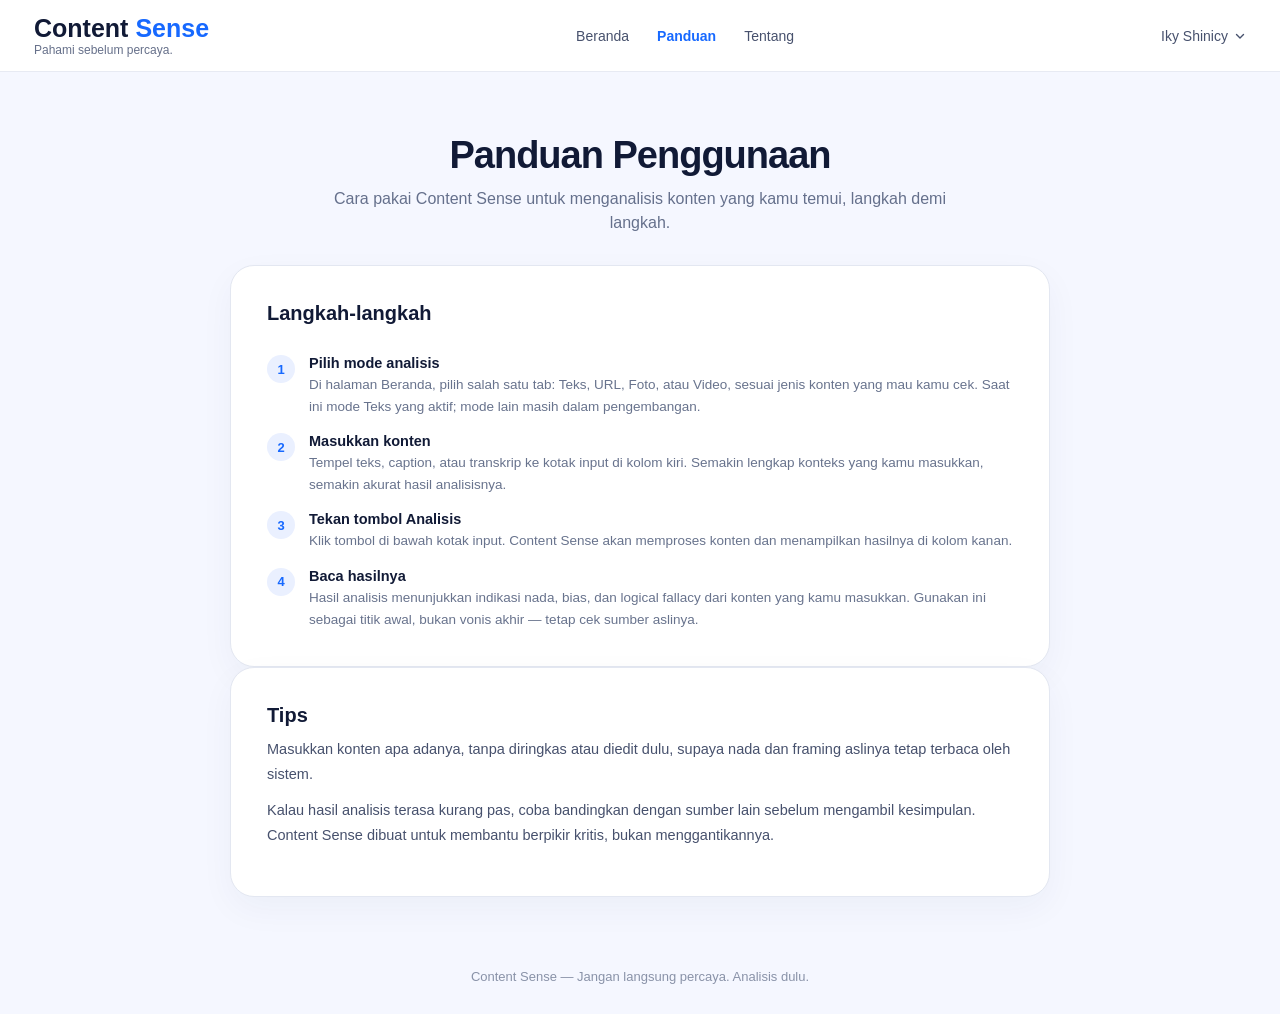
==== pages/panduan.html @ b3bd0c49 "Add files via upload" ====
<!doctype html>
<html lang="id">
<head>
  <meta charset="utf-8">
  <meta name="viewport" content="width=device-width,initial-scale=1">
  <title>Panduan — Content Sense</title>
  <link rel="stylesheet" href="../css/style.css">
</head>
<body>

  <header class="header">
    <div>
      <div class="logo">Content <span>Sense</span></div>
      <div class="tag">Pahami sebelum percaya.</div>
    </div>
    <nav class="nav">
      <a href="../index.html">Beranda</a>
      <a href="panduan.html" class="active">Panduan</a>
      <a href="tentang.html">Tentang</a>
    </nav>
    <div class="user-chip">
      Iky Shinicy
      <svg width="12" height="12" viewBox="0 0 12 12" fill="none" xmlns="http://www.w3.org/2000/svg">
        <path d="M2.5 4.5L6 8L9.5 4.5" stroke="currentColor" stroke-width="1.4" stroke-linecap="round" stroke-linejoin="round"/>
      </svg>
    </div>
  </header>

  <main class="wrap">
    <section class="page-hero">
      <h1>Panduan Penggunaan</h1>
      <p>Cara pakai Content Sense untuk menganalisis konten yang kamu temui, langkah demi langkah.</p>
    </section>

    <section class="content-block">
      <h2>Langkah-langkah</h2>
      <ol class="steps">
        <li>
          <div>
            <b>Pilih mode analisis</b>
            <span>Di halaman Beranda, pilih salah satu tab: Teks, URL, Foto, atau Video, sesuai jenis konten yang mau kamu cek. Saat ini mode Teks yang aktif; mode lain masih dalam pengembangan.</span>
          </div>
        </li>
        <li>
          <div>
            <b>Masukkan konten</b>
            <span>Tempel teks, caption, atau transkrip ke kotak input di kolom kiri. Semakin lengkap konteks yang kamu masukkan, semakin akurat hasil analisisnya.</span>
          </div>
        </li>
        <li>
          <div>
            <b>Tekan tombol Analisis</b>
            <span>Klik tombol di bawah kotak input. Content Sense akan memproses konten dan menampilkan hasilnya di kolom kanan.</span>
          </div>
        </li>
        <li>
          <div>
            <b>Baca hasilnya</b>
            <span>Hasil analisis menunjukkan indikasi nada, bias, dan logical fallacy dari konten yang kamu masukkan. Gunakan ini sebagai titik awal, bukan vonis akhir — tetap cek sumber aslinya.</span>
          </div>
        </li>
      </ol>
    </section>

    <section class="content-block">
      <h2>Tips</h2>
      <p>Masukkan konten apa adanya, tanpa diringkas atau diedit dulu, supaya nada dan framing aslinya tetap terbaca oleh sistem.</p>
      <p>Kalau hasil analisis terasa kurang pas, coba bandingkan dengan sumber lain sebelum mengambil kesimpulan. Content Sense dibuat untuk membantu berpikir kritis, bukan menggantikannya.</p>
    </section>
  </main>

  <footer>Content Sense — Jangan langsung percaya. Analisis dulu.</footer>

</body>
</html>
---- css/style.css ----
/* Content Sense — main stylesheet */

* {
  box-sizing: border-box;
}

body {
  margin: 0;
  font-family: Inter, Arial, sans-serif;
  background: #f5f7ff;
  color: #111a36;
}

svg {
  display: block;
  flex-shrink: 0;
}

/* Header */
.header {
  height: 72px;
  background: #fff;
  border-bottom: 1px solid #e7eaf3;
  display: flex;
  align-items: center;
  padding: 0 34px;
  justify-content: space-between;
}

.logo {
  font-size: 25px;
  font-weight: 800;
}

.logo span {
  color: #1769ff;
}

.tag {
  font-size: 12px;
  color: #66708a;
}

.nav {
  display: flex;
  gap: 28px;
  font-size: 14px;
}

.nav a {
  color: #47516d;
  text-decoration: none;
}

.nav a:hover {
  color: #1769ff;
}

.nav a.active {
  color: #1769ff;
  font-weight: 700;
}

.user-chip {
  display: flex;
  align-items: center;
  gap: 6px;
  color: #47516d;
  font-size: 14px;
}

/* Layout */
.wrap {
  max-width: 1250px;
  margin: auto;
  padding: 42px 28px;
}

.hero {
  text-align: center;
  padding: 20px 10px 36px;
}

.hero h1 {
  font-size: 54px;
  margin: 0;
  font-weight: 850;
  letter-spacing: -2px;
}

.hero h1 span {
  color: #1769ff;
}

.hero p {
  font-size: 18px;
  color: #65708c;
  margin: 12px auto;
  max-width: 720px;
  line-height: 1.5;
}

.badges {
  display: flex;
  justify-content: center;
  gap: 10px;
  margin-top: 20px;
}

.badge {
  display: flex;
  align-items: center;
  gap: 6px;
  padding: 9px 15px;
  border-radius: 30px;
  background: #fff;
  border: 1px solid #e2e7f3;
  font-size: 13px;
  color: #47516d;
}

.badge svg {
  color: #1769ff;
}

/* Tool: two-column layout */
.tool {
  display: grid;
  grid-template-columns: 1.1fr 1fr;
  gap: 20px;
  align-items: stretch;
}

.tool-panel {
  background: #fff;
  border: 1px solid #e3e7f1;
  border-radius: 24px;
  padding: 25px;
  box-shadow: 0 12px 35px #1725540b;
  display: flex;
  flex-direction: column;
}

/* Mode toggle */
.mode-toggle {
  display: flex;
  gap: 6px;
  background: #f2f4fa;
  border-radius: 14px;
  padding: 5px;
  margin-bottom: 16px;
}

.mode-btn {
  flex: 1;
  display: flex;
  align-items: center;
  justify-content: center;
  gap: 6px;
  position: relative;
  border: 0;
  background: transparent;
  border-radius: 10px;
  padding: 10px 8px;
  font-size: 13px;
  font-weight: 600;
  color: #66708a;
  cursor: pointer;
  width: auto;
}

.mode-btn svg {
  color: currentColor;
}

.mode-btn.active {
  background: #fff;
  color: #1769ff;
  box-shadow: 0 4px 10px #1725541a;
}

.mode-btn:disabled {
  cursor: not-allowed;
  opacity: 0.55;
}

.mode-btn:disabled:hover {
  color: #66708a;
}

.soon-dot {
  width: 5px;
  height: 5px;
  border-radius: 50%;
  background: #ff9f43;
  position: absolute;
  top: 8px;
  right: 8px;
}

.mode-desc {
  color: #68738d;
  font-size: 13.5px;
  line-height: 1.55;
  margin: 0 0 16px;
  min-height: 40px;
}

.mode-body {
  display: none;
}

.mode-body.active {
  display: block;
}

/* Upload zone */
.drop {
  height: 165px;
  border: 1.5px dashed #cbd3e5;
  border-radius: 17px;
  display: flex;
  align-items: center;
  justify-content: center;
  text-align: center;
  color: #66708a;
  font-size: 14px;
  margin-bottom: 18px;
  cursor: pointer;
  transition: border-color 0.15s ease, background 0.15s ease;
}

.drop svg {
  margin: 0 auto 8px;
  color: #9aa4bf;
}

.drop.dragover {
  border-color: #1769ff;
  background: #f0f5ff;
}

.drop strong {
  display: block;
  color: #26304a;
  margin-bottom: 5px;
}

.drop input[type="file"] {
  display: none;
}

.drop .filename {
  color: #1769ff;
  font-weight: 700;
}

/* Buttons */
.analyze-btn {
  width: 100%;
  border: 0;
  border-radius: 14px;
  padding: 14px;
  font-size: 15px;
  font-weight: 700;
  cursor: pointer;
  background: #1769ff;
  color: #fff;
  margin-top: auto;
}

.analyze-btn:disabled {
  opacity: 0.6;
  cursor: not-allowed;
}

textarea,
input[type="text"] {
  width: 100%;
  border: 1.5px solid #dce2ee;
  border-radius: 17px;
  padding: 16px;
  font: 14px Inter, Arial;
  color: #27314c;
  margin-bottom: 18px;
}

textarea {
  height: 165px;
  resize: none;
}

input[type="text"] {
  height: 54px;
}

textarea:disabled,
input[type="text"]:disabled {
  background: #f7f8fb;
  color: #9aa4bf;
  cursor: not-allowed;
}

/* Output panel */
.output-header {
  display: flex;
  align-items: center;
  gap: 8px;
  font-size: 15px;
  font-weight: 700;
  color: #111a36;
  margin-bottom: 16px;
}

.output-header svg {
  color: #1769ff;
}

.output-body {
  flex: 1;
  display: flex;
  border-radius: 17px;
  background: #f7f9ff;
  border: 1px solid #e2e7f3;
  padding: 16px;
}

.output-empty {
  margin: auto;
  text-align: center;
  color: #9aa4bf;
  max-width: 260px;
}

.output-empty svg {
  margin: 0 auto 12px;
}

.output-empty p {
  font-size: 13.5px;
  line-height: 1.55;
  margin: 0;
}

.output-result {
  font-size: 13px;
  line-height: 1.6;
  width: 100%;
}

.output-result b {
  display: block;
  margin-bottom: 6px;
  color: #1769ff;
}

.output-result .badge-placeholder {
  display: inline-block;
  margin-top: 8px;
  padding: 3px 9px;
  border-radius: 20px;
  background: #fff3e0;
  color: #b5720a;
  font-size: 11px;
  font-weight: 700;
}

/* Info section */
.info {
  margin-top: 24px;
  background: #fff;
  border: 1px solid #e3e7f1;
  border-radius: 22px;
  padding: 24px;
  display: grid;
  grid-template-columns: repeat(4, 1fr);
  gap: 15px;
}

.info div {
  padding: 12px;
}

.info svg {
  color: #1769ff;
}

.info b {
  display: block;
  margin: 6px 0;
}

.info span {
  font-size: 13px;
  color: #707a92;
}

/* Content pages (Panduan, Tentang) */
.page-hero {
  text-align: center;
  padding: 20px 10px 30px;
}

.page-hero h1 {
  font-size: 38px;
  margin: 0;
  font-weight: 850;
  letter-spacing: -1px;
}

.page-hero p {
  font-size: 16px;
  color: #65708c;
  margin: 10px auto 0;
  max-width: 620px;
  line-height: 1.5;
}

.content-block {
  background: #fff;
  border: 1px solid #e3e7f1;
  border-radius: 24px;
  padding: 36px;
  box-shadow: 0 12px 35px #1725540b;
  max-width: 820px;
  margin: 0 auto;
}

.content-block h2 {
  font-size: 20px;
  margin: 0 0 10px;
}

.content-block > h2:not(:first-child),
.content-block > .steps:not(:first-child) {
  margin-top: 30px;
}

.content-block p {
  color: #47516d;
  font-size: 14.5px;
  line-height: 1.7;
  margin: 0 0 12px;
}

.steps {
  list-style: none;
  counter-reset: step;
  padding: 0;
  margin: 0;
  display: flex;
  flex-direction: column;
  gap: 16px;
}

.steps li {
  counter-increment: step;
  display: flex;
  gap: 14px;
  align-items: flex-start;
}

.steps li::before {
  content: counter(step);
  flex-shrink: 0;
  width: 28px;
  height: 28px;
  border-radius: 50%;
  background: #eaf0ff;
  color: #1769ff;
  font-weight: 700;
  font-size: 13px;
  display: flex;
  align-items: center;
  justify-content: center;
}

.steps li div b {
  display: block;
  font-size: 14.5px;
  color: #111a36;
  margin-bottom: 3px;
}

.steps li div span {
  font-size: 13.5px;
  color: #68738d;
  line-height: 1.6;
}

footer {
  text-align: center;
  color: #8992a8;
  font-size: 13px;
  padding: 30px;
}

@media (max-width: 850px) {
  .tool,
  .info {
    grid-template-columns: 1fr;
  }
  .nav {
    display: none;
  }
  .hero h1 {
    font-size: 40px;
  }
  .header {
    padding: 0 18px;
  }
  .mode-toggle {
    flex-wrap: wrap;
  }
  .mode-btn {
    flex: 1 1 45%;
  }
}
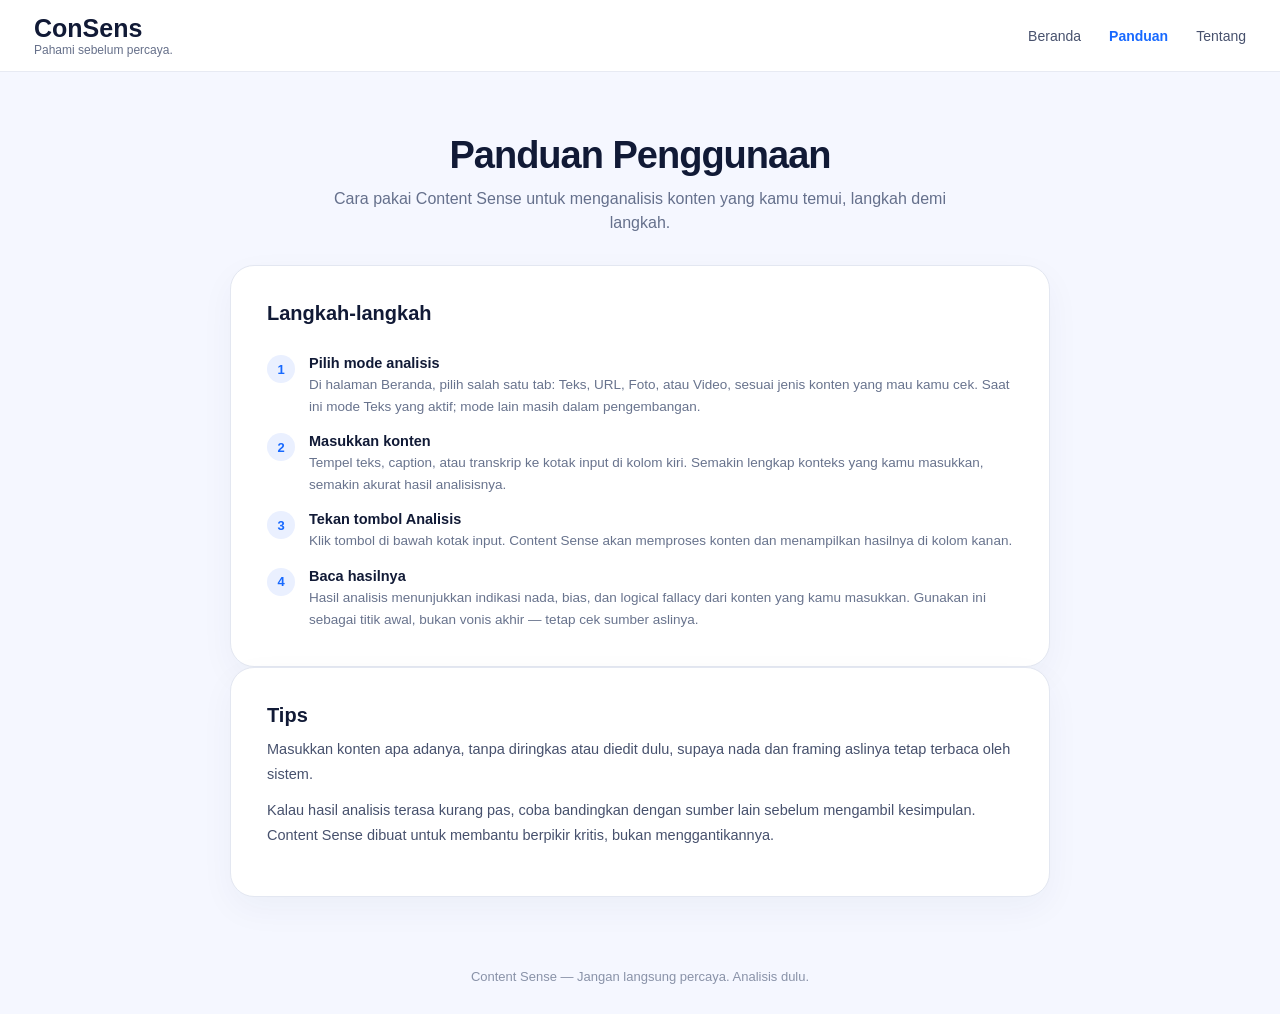
==== commit 1b496a7e: "Add files via upload" ====
--- a/pages/panduan.html
+++ b/pages/panduan.html
@@ -10,7 +10,7 @@
 
   <header class="header">
     <div>
-      <div class="logo">Content <span>Sense</span></div>
+      <div class="logo">ConSens</div>
       <div class="tag">Pahami sebelum percaya.</div>
     </div>
     <nav class="nav">
@@ -18,12 +18,6 @@
       <a href="panduan.html" class="active">Panduan</a>
       <a href="tentang.html">Tentang</a>
     </nav>
-    <div class="user-chip">
-      Iky Shinicy
-      <svg width="12" height="12" viewBox="0 0 12 12" fill="none" xmlns="http://www.w3.org/2000/svg">
-        <path d="M2.5 4.5L6 8L9.5 4.5" stroke="currentColor" stroke-width="1.4" stroke-linecap="round" stroke-linejoin="round"/>
-      </svg>
-    </div>
   </header>
 
   <main class="wrap">
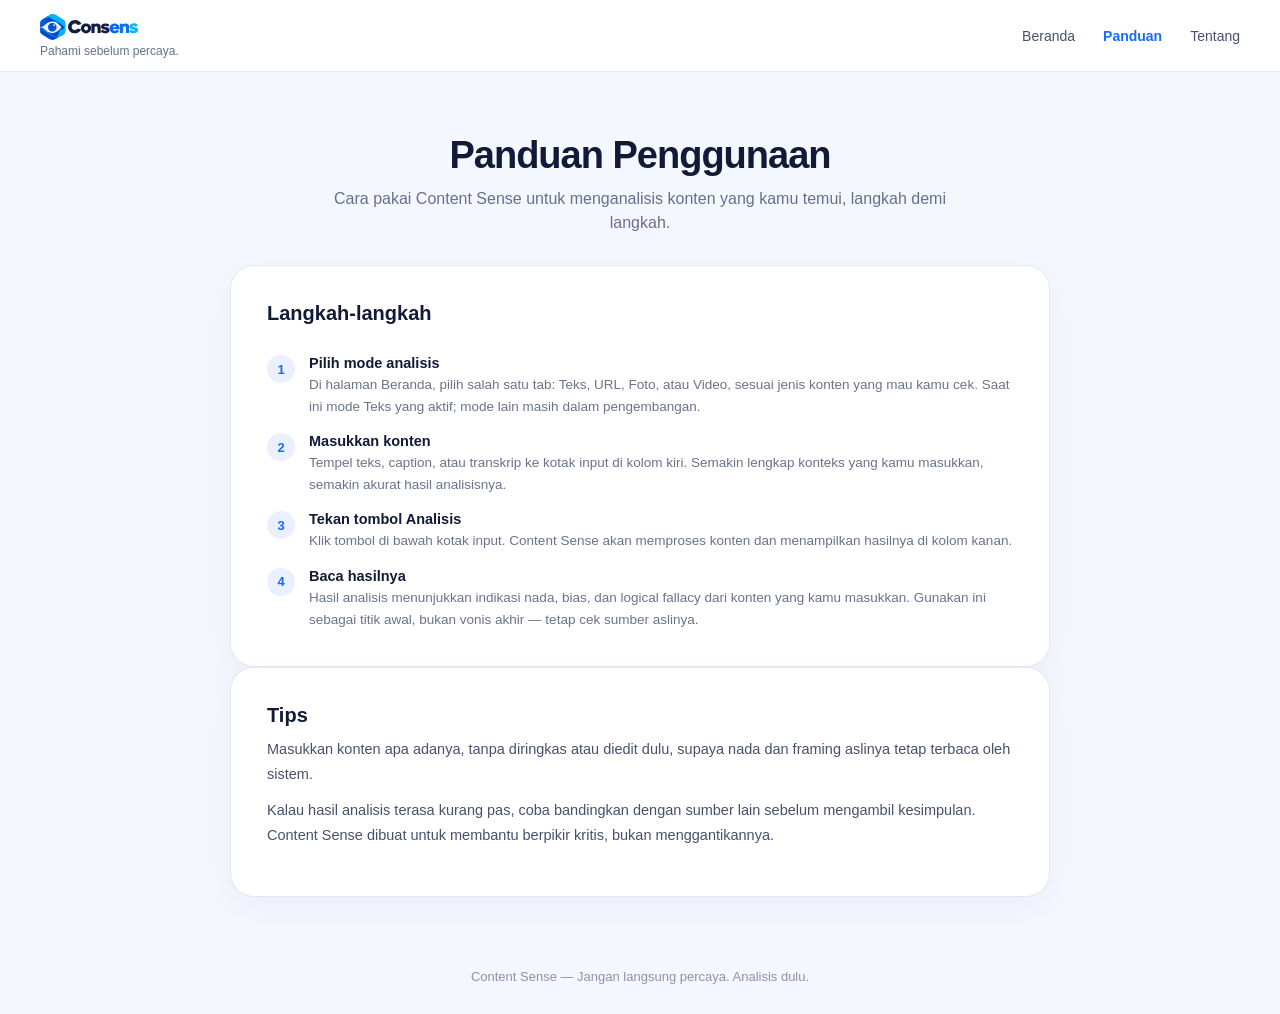
==== commit b6ff1f43: "Add files via upload" ====
--- a/pages/panduan.html
+++ b/pages/panduan.html
@@ -10,7 +10,7 @@
 
   <header class="header">
     <div>
-      <div class="logo">ConSens</div>
+      <img src="../assets/logo.svg" alt="Content Sense" class="logo">
       <div class="tag">Pahami sebelum percaya.</div>
     </div>
     <nav class="nav">
--- a/css/style.css
+++ b/css/style.css
@@ -23,22 +23,20 @@
   border-bottom: 1px solid #e7eaf3;
   display: flex;
   align-items: center;
-  padding: 0 34px;
+  padding: 0 40px;
   justify-content: space-between;
 }
 
 .logo {
-  font-size: 25px;
-  font-weight: 800;
-}
-
-.logo span {
-  color: #1769ff;
+  display: block;
+  height: 26px;
+  width: auto;
 }
 
 .tag {
   font-size: 12px;
   color: #66708a;
+  margin-top: 4px;
 }
 
 .nav {
@@ -69,64 +67,55 @@
   font-size: 14px;
 }
 
+.top-badge {
+  display: flex;
+  align-items: center;
+  gap: 7px;
+  padding: 7px 14px;
+  border-radius: 30px;
+  background: #eafbf1;
+  border: 1px solid #cdf0dc;
+  color: #1a8f52;
+  font-size: 12.5px;
+  font-weight: 600;
+}
+
+.top-badge-dot {
+  width: 6px;
+  height: 6px;
+  border-radius: 50%;
+  background: #22b866;
+  flex-shrink: 0;
+}
+
 /* Layout */
 .wrap {
-  max-width: 1250px;
-  margin: auto;
-  padding: 42px 28px;
-}
-
-.hero {
-  text-align: center;
-  padding: 20px 10px 36px;
-}
-
-.hero h1 {
-  font-size: 54px;
+  max-width: none;
   margin: 0;
-  font-weight: 850;
-  letter-spacing: -2px;
-}
-
-.hero h1 span {
-  color: #1769ff;
-}
-
-.hero p {
-  font-size: 18px;
-  color: #65708c;
-  margin: 12px auto;
-  max-width: 720px;
-  line-height: 1.5;
-}
-
-.badges {
-  display: flex;
-  justify-content: center;
-  gap: 10px;
-  margin-top: 20px;
-}
-
-.badge {
-  display: flex;
-  align-items: center;
-  gap: 6px;
-  padding: 9px 15px;
-  border-radius: 30px;
-  background: #fff;
-  border: 1px solid #e2e7f3;
-  font-size: 13px;
-  color: #47516d;
-}
-
-.badge svg {
-  color: #1769ff;
+  padding: 42px 40px;
+}
+
+.banner {
+  position: relative;
+  border-radius: 28px;
+  margin-bottom: 24px;
+  overflow: hidden;
+  min-height: 260px;
+  background: rgba(255, 255, 255, 0.04);
+}
+
+.banner-asset-img {
+  display: block;
+  width: 100%;
+  height: 100%;
+  min-height: 260px;
+  object-fit: cover;
 }
 
 /* Tool: two-column layout */
 .tool {
   display: grid;
-  grid-template-columns: 1.1fr 1fr;
+  grid-template-columns: 35fr 65fr;
   gap: 20px;
   align-items: stretch;
 }
@@ -301,19 +290,107 @@
   cursor: not-allowed;
 }
 
+.char-count {
+  text-align: right;
+  font-size: 12px;
+  color: #9aa4bf;
+  margin: -12px 0 16px;
+}
+
+.quick-examples {
+  margin-bottom: 16px;
+}
+
+.quick-label {
+  display: block;
+  font-size: 12.5px;
+  font-weight: 600;
+  color: #66708a;
+  margin-bottom: 8px;
+}
+
+.chip-row {
+  display: flex;
+  flex-wrap: wrap;
+  gap: 8px;
+}
+
+.chip {
+  display: inline-flex;
+  align-items: center;
+  gap: 6px;
+  border: 1px solid #dbe3f5;
+  background: #f7f9ff;
+  color: #3d5aa8;
+  border-radius: 20px;
+  padding: 7px 12px;
+  font-size: 12.5px;
+  font-weight: 600;
+  cursor: pointer;
+}
+
+.chip:hover {
+  background: #eaf0ff;
+  border-color: #c4d4f5;
+}
+
+.analyze-btn {
+  display: flex;
+  align-items: center;
+  justify-content: center;
+  gap: 8px;
+}
+
 /* Output panel */
 .output-header {
   display: flex;
   align-items: center;
+  justify-content: space-between;
+  flex-wrap: wrap;
+  gap: 10px;
+  margin-bottom: 16px;
+}
+
+.output-header-title {
+  display: flex;
+  align-items: center;
   gap: 8px;
   font-size: 15px;
   font-weight: 700;
   color: #111a36;
-  margin-bottom: 16px;
-}
-
-.output-header svg {
-  color: #1769ff;
+}
+
+.output-header-title svg {
+  color: #1769ff;
+}
+
+.output-actions {
+  display: flex;
+  gap: 6px;
+}
+
+.btn-ghost {
+  display: flex;
+  align-items: center;
+  gap: 5px;
+  border: 1px solid #dbe3f5;
+  background: #fff;
+  color: #3d5aa8;
+  border-radius: 10px;
+  padding: 6px 10px;
+  font-size: 12px;
+  font-weight: 600;
+  cursor: pointer;
+}
+
+.btn-ghost:hover:not(:disabled) {
+  background: #f0f5ff;
+}
+
+.btn-ghost:disabled {
+  color: #b3bcd4;
+  border-color: #eaeef7;
+  cursor: not-allowed;
 }
 
 .output-body {
@@ -352,6 +429,175 @@
   display: block;
   margin-bottom: 6px;
   color: #1769ff;
+}
+
+.result-claim {
+  display: grid;
+  grid-template-columns: auto 1fr auto;
+  align-items: center;
+  gap: 14px;
+  background: #fff;
+  border: 1px solid #e2e7f3;
+  border-radius: 16px;
+  padding: 14px;
+  margin-bottom: 16px;
+}
+
+.result-claim-media {
+  width: 56px;
+  height: 56px;
+  border-radius: 12px;
+  background: #f0f3fb;
+  color: #9aa4bf;
+  display: flex;
+  align-items: center;
+  justify-content: center;
+  flex-shrink: 0;
+}
+
+.claim-quote {
+  margin: 0 0 5px;
+  font-size: 13.5px;
+  font-weight: 700;
+  color: #111a36;
+  line-height: 1.45;
+}
+
+.claim-source {
+  font-size: 11.5px;
+  color: #8992a8;
+}
+
+.result-gauge {
+  display: flex;
+  flex-direction: column;
+  align-items: center;
+  gap: 6px;
+  min-width: 130px;
+}
+
+.gauge-label {
+  font-size: 10.5px;
+  color: #8992a8;
+  text-align: center;
+}
+
+.gauge-circle {
+  width: 64px;
+  height: 64px;
+  border-radius: 50%;
+  background: conic-gradient(#ff9f43 var(--val), #eef0f7 0);
+  display: flex;
+  align-items: center;
+  justify-content: center;
+}
+
+.gauge-inner {
+  width: 48px;
+  height: 48px;
+  border-radius: 50%;
+  background: #fff;
+  display: flex;
+  align-items: center;
+  justify-content: center;
+  font-size: 13px;
+  font-weight: 800;
+  color: #26304a;
+}
+
+.cat-badge {
+  display: inline-block;
+  padding: 3px 9px;
+  border-radius: 20px;
+  font-size: 10.5px;
+  font-weight: 700;
+}
+
+.cat-badge-warn { background: #fff3d6; color: #b5720a; }
+.cat-badge-danger { background: #ffe3e8; color: #c22b4e; }
+.cat-badge-ok { background: #e1f6ea; color: #1a8f52; }
+.cat-badge-neutral { background: #eef0f7; color: #5c667f; }
+.cat-badge-info { background: #e5edff; color: #2354c7; }
+
+.result-categories {
+  display: grid;
+  grid-template-columns: repeat(auto-fit, minmax(150px, 1fr));
+  gap: 12px;
+  margin-bottom: 16px;
+}
+
+.cat-card {
+  background: #fff;
+  border: 1px solid #e2e7f3;
+  border-radius: 14px;
+  padding: 14px;
+  display: flex;
+  flex-direction: column;
+  gap: 6px;
+}
+
+.cat-icon {
+  width: 30px;
+  height: 30px;
+  border-radius: 9px;
+  background: #eef2ff;
+  color: #1769ff;
+  display: flex;
+  align-items: center;
+  justify-content: center;
+  margin-bottom: 2px;
+}
+
+.cat-card b {
+  font-size: 13px;
+  color: #111a36;
+}
+
+.cat-card p {
+  font-size: 11.5px;
+  line-height: 1.55;
+  color: #68738d;
+  margin: 2px 0 4px;
+  flex: 1;
+}
+
+.cat-detail {
+  display: inline-flex;
+  align-items: center;
+  gap: 4px;
+  font-size: 12px;
+  font-weight: 700;
+  color: #1769ff;
+  text-decoration: none;
+}
+
+.result-summary {
+  display: flex;
+  gap: 10px;
+  background: #fff;
+  border: 1px solid #e2e7f3;
+  border-radius: 14px;
+  padding: 14px;
+}
+
+.result-summary svg {
+  color: #1769ff;
+  flex-shrink: 0;
+  margin-top: 2px;
+}
+
+.result-summary b {
+  display: block;
+  font-size: 13px;
+  color: #111a36;
+  margin-bottom: 4px;
+}
+
+.result-summary p {
+  font-size: 12.5px;
+  line-height: 1.6;
+  color: #68738d;
+  margin: 0;
 }
 
 .output-result .badge-placeholder {
@@ -500,11 +746,12 @@
   .info {
     grid-template-columns: 1fr;
   }
-  .nav {
+  .nav,
+  .top-badge {
     display: none;
   }
-  .hero h1 {
-    font-size: 40px;
+  .banner-asset-img {
+    min-height: 180px;
   }
   .header {
     padding: 0 18px;
@@ -515,4 +762,11 @@
   .mode-btn {
     flex: 1 1 45%;
   }
-}
+  .result-claim {
+    grid-template-columns: 1fr;
+    text-align: center;
+  }
+  .result-claim-media {
+    margin: 0 auto;
+  }
+}
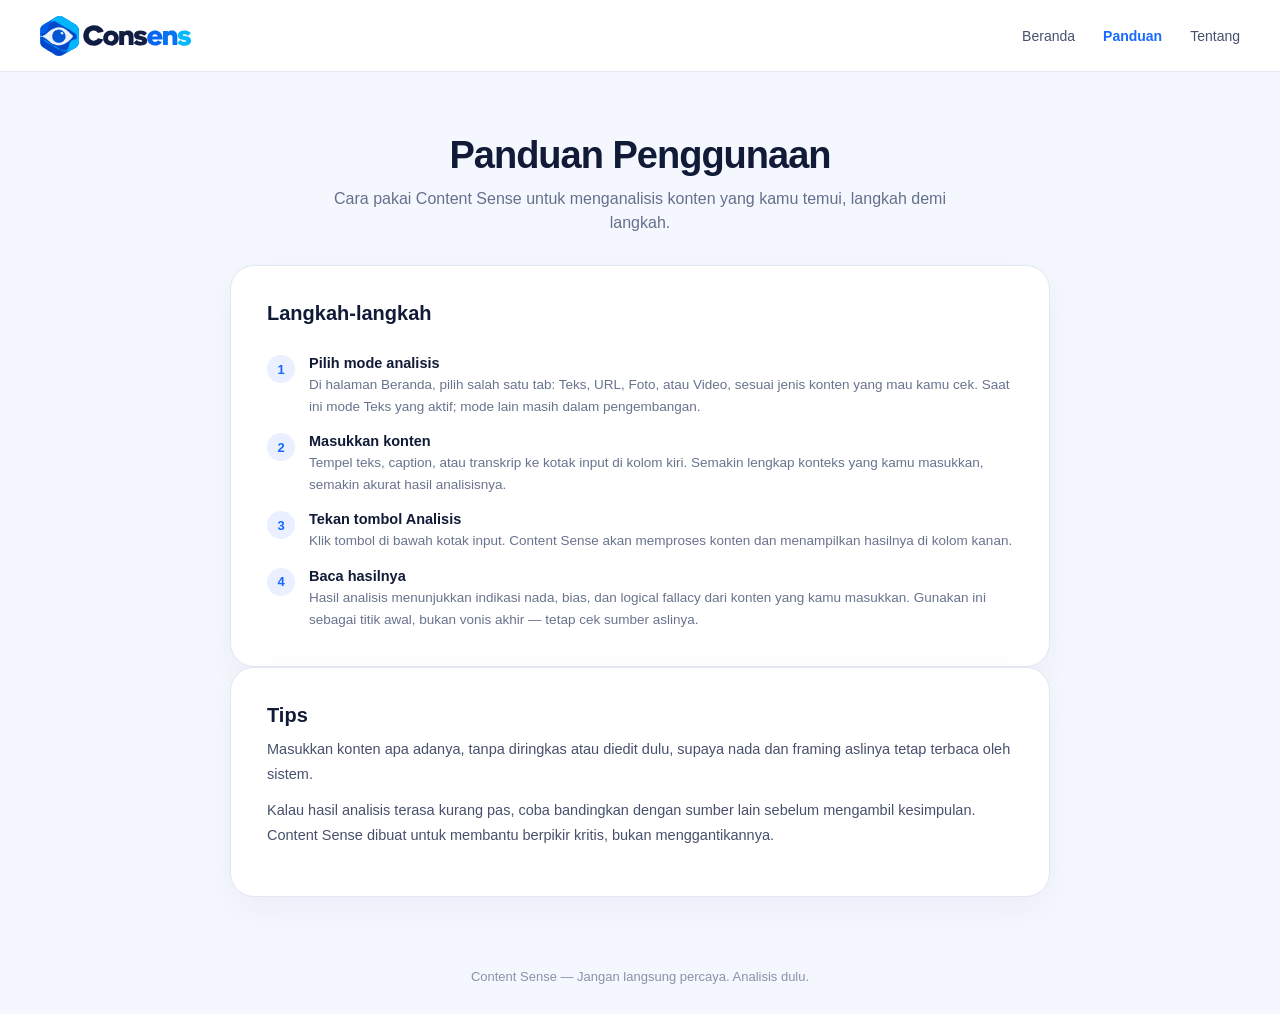
==== commit 073f1dd7: "Add files via upload" ====
--- a/pages/panduan.html
+++ b/pages/panduan.html
@@ -11,7 +11,6 @@
   <header class="header">
     <div>
       <img src="../assets/logo.svg" alt="Content Sense" class="logo">
-      <div class="tag">Pahami sebelum percaya.</div>
     </div>
     <nav class="nav">
       <a href="../index.html">Beranda</a>
--- a/css/style.css
+++ b/css/style.css
@@ -29,14 +29,8 @@
 
 .logo {
   display: block;
-  height: 26px;
+  height: 40px;
   width: auto;
-}
-
-.tag {
-  font-size: 12px;
-  color: #66708a;
-  margin-top: 4px;
 }
 
 .nav {
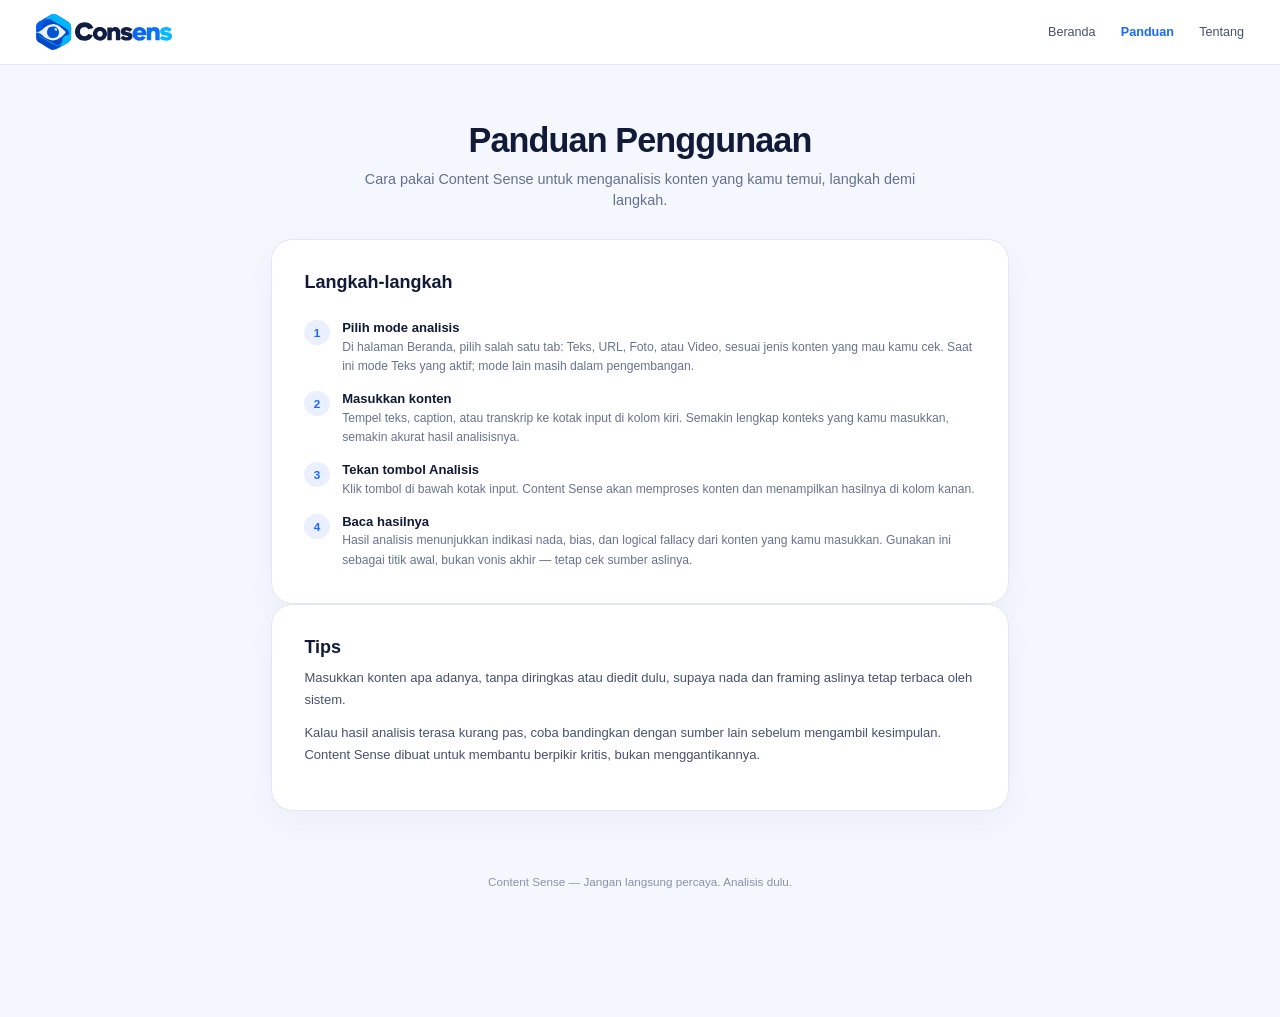
==== commit 75273128: "Add files via upload" ====
--- a/pages/panduan.html
+++ b/pages/panduan.html
@@ -4,6 +4,12 @@
   <meta charset="utf-8">
   <meta name="viewport" content="width=device-width,initial-scale=1">
   <title>Panduan — Content Sense</title>
+  <link rel="icon" type="image/png" sizes="16x16" href="../assets/favicon/favicon-16x16.png">
+  <link rel="icon" type="image/png" sizes="32x32" href="../assets/favicon/favicon-32x32.png">
+  <link rel="icon" type="image/png" sizes="48x48" href="../assets/favicon/favicon-48x48.png">
+  <link rel="apple-touch-icon" href="../assets/favicon/apple-touch-icon.png">
+  <link rel="icon" type="image/png" sizes="192x192" href="../assets/favicon/android-chrome-192x192.png">
+  <link rel="icon" type="image/png" sizes="512x512" href="../assets/favicon/android-chrome-512x512.png">
   <link rel="stylesheet" href="../css/style.css">
 </head>
 <body>
--- a/css/style.css
+++ b/css/style.css
@@ -9,6 +9,7 @@
   font-family: Inter, Arial, sans-serif;
   background: #f5f7ff;
   color: #111a36;
+  zoom: 90%;
 }
 
 svg {
@@ -59,27 +60,6 @@
   gap: 6px;
   color: #47516d;
   font-size: 14px;
-}
-
-.top-badge {
-  display: flex;
-  align-items: center;
-  gap: 7px;
-  padding: 7px 14px;
-  border-radius: 30px;
-  background: #eafbf1;
-  border: 1px solid #cdf0dc;
-  color: #1a8f52;
-  font-size: 12.5px;
-  font-weight: 600;
-}
-
-.top-badge-dot {
-  width: 6px;
-  height: 6px;
-  border-radius: 50%;
-  background: #22b866;
-  flex-shrink: 0;
 }
 
 /* Layout */
@@ -740,8 +720,7 @@
   .info {
     grid-template-columns: 1fr;
   }
-  .nav,
-  .top-badge {
+  .nav {
     display: none;
   }
   .banner-asset-img {
